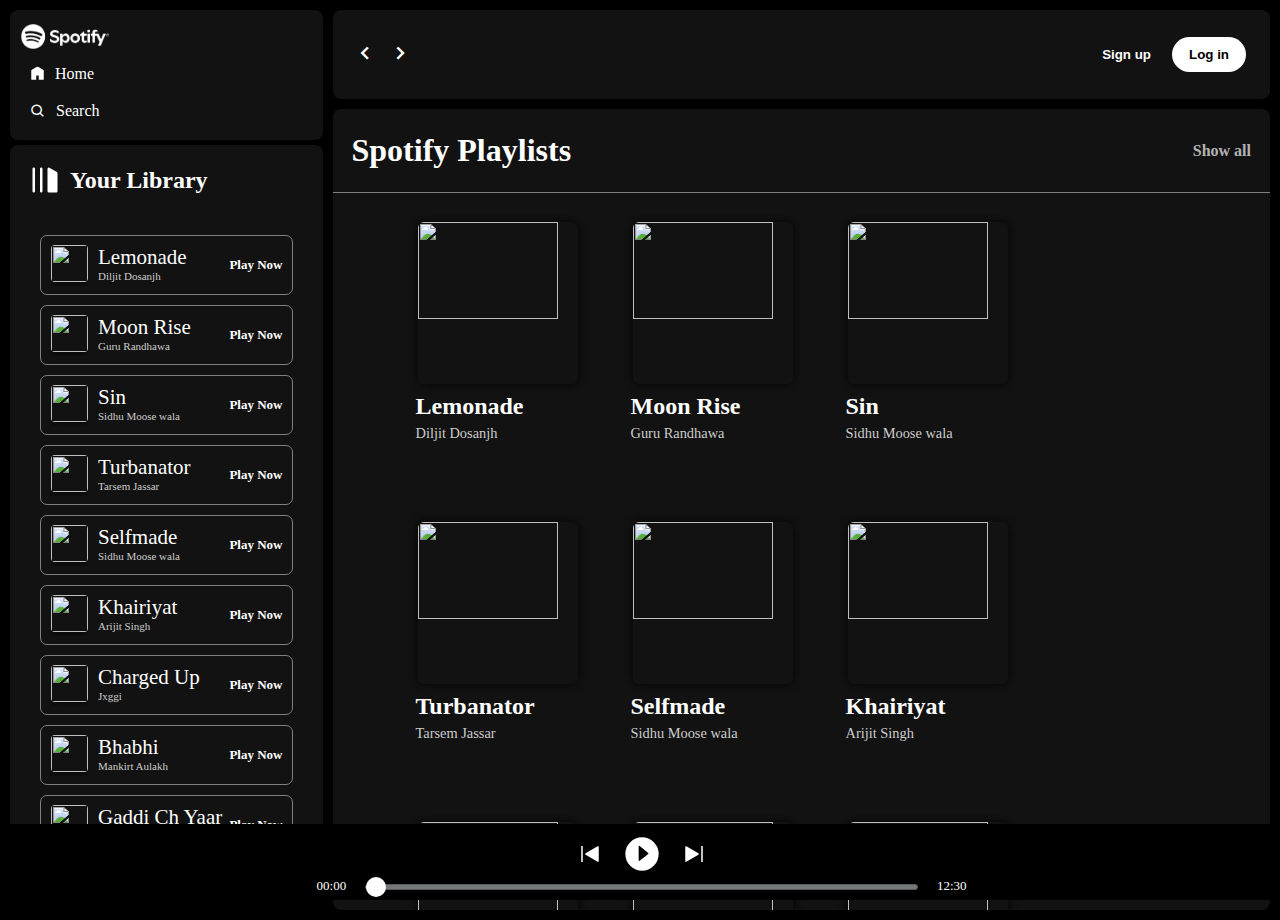
==== Spotify Clone/index.html @ ff460397 "added changes" ====
<!DOCTYPE html>
<html>
<head>
	<meta charset="utf-8">
	<meta name="viewport" content="width=device-width, initial-scale=1">
	<link href='https://unpkg.com/boxicons@2.1.4/css/boxicons.min.css' rel='stylesheet'>
	<link rel="icon" type="image/png" href="assets/favicon.ico">
	<link rel="stylesheet" type="text/css" href="css/utilityClasses.css">
	<link rel="stylesheet" type="text/css" href="css/bodyLayout.css">
	<link rel="stylesheet" type="text/css" href="css/basicDesign.css">
	<link rel="stylesheet" type="text/css" href="css/imageStyles.css">
	<title>Spotify - Web Player: Music for everyone</title>
</head>
<body>
<main class="flex">
	<div class="left alighnCenter flex">
		<div class="leftTop borderRadius">
			<div class="leftTopDivContainer flexDirectionColumn">
				<div class="logoDiv justifyStart alighnCenter">
					<img class="logoClass" src="assets/Spotifylogo.png" alt="Loading" >
				</div>
			    <div class="homeDiv justifyStart alighnCenter">
			    	<img class="homeClass" src="assets/home.svg">
			    	<p>Home</p>
			    </div>
			    <div class="searchDiv justifyStart alighnCenter" style="margin-bottom: 3px;">
			    	<i class='bx bx-search searchClass' style='color:#ffffff'  ></i>
			    	<p>Search</p>
			    </div>
			</div>
		</div>
		<div class="leftBottom borderRadius">
			<div class="leftBottomHeading flex alighnCenter">
				<img src="assets/playlist.svg">
				<h2>Your Library</h2>
			</div>
			<div class="leftBottom-libraryContent alighnCenter flexDirectionColumn">
				<!-- js block -->
			    
		        <!-- js block -->
		    </div>
	    </div>
	</div>
	<div class="right borderRadius flex">
		<div class="rightTop borderRadius flex alighnCenter">
			<div class="rightTop-leftContent">
				<i class='bx bx-chevron-left' style='color:#ffffff'></i>
				<i class='bx bx-chevron-right' style='color:#ffffff'></i>
			</div>
			<div class="rightTop-rightContent">
				<button class="signUpBtn">Sign up</button>
				<button class="logInBtn">Log in</button>
			</div>
		</div>
		<div class="rightBottom borderRadius">
			<div class="playlistDesign-Heading alighnCenter">
				<h1>Spotify Playlists</h1>
				<a href="#">Show all</a>
			</div>
			<div class="playlistDesign-songCardContainer flex">
				<!-- js block -->
				<!-- <div class="card flexDirectionColumn">
					<img class="coverImage" src="assets/songCovers/cover.png">
					<button class="appearingPlayBtn completeCenter"><img src="assets/cardPlayButton.svg"></button>
					<h2>Happy Hits!</h2>
					<p>Hits to boost your mood and fill you with happiness!</p>
				</div>
				<div class="card flexDirectionColumn">
					<img class="coverImage" src="assets/songCovers/cover.png">
					<button class="appearingPlayBtn completeCenter"><img src="assets/cardPlayButton.svg"></button>
					<h2>Happy Hits!</h2>
					<p>Hits to boost your mood and fill you with happiness!</p>
				</div> -->
				<!-- js block -->
			</div>
		</div>
	</div>
	<div class="songPlayBar completeCenter">
		<div class="playBar-Left"></div>
		<div class="playBar-Center flexDirectionColumn alighnCenter">
	        <div class="songButtons alighnCenter">
			    <img id="prevSongId" src="assets/prevsong.svg">
			    <img id="playSongId" src="assets/playBarSongPlayButton.svg">
			    <img id="nextSongId" src="assets/nextsong.svg">
	        </div>
	        <p id="songInitialDuration">00:00</p>
	        <div class="seekbar">
	        	<div class="seekbar-Circle"></div>
	        </div>
	        <p id="songCurrentDuration">12:30</p> <!-- start from here(sekbar functioning and designs) -->
		<div class="playBar-Right"></div>
	</div>
</main>
</body>
<script type="" src="js/script.js"></script>
</html>
---- Spotify Clone/css/utilityClasses.css ----
.flex{
	display: flex;
}
.flexDirectionColumn{
	display: flex;
	flex-direction: column;
}
.flexDirectionRow{
	display: flex;
	flex-direction: row;
}
.justifyCenter{
	display: flex;
	justify-content: center;
}
.alighnCenter{
	display: flex;
	align-items: center;
}
.completeCenter{
	display: flex;
	justify-content: center;
	align-items: center;
}
.justifyStart{
	display: flex;
	justify-content: flex-start;
}
.borderRadius{
	border-radius: 8px;
}
---- Spotify Clone/css/bodyLayout.css ----
div{
	caret-color: transparent;
}
/*left top div content*/
.left,.right{
	height: 100vh;
}
.left{
	margin-right: 10px;
	width: 25%;
	flex-direction: column;
	background-color: transparent;
}
.leftTop{
	padding: 10px;
	margin-bottom: 5px;
	height: 130px;
	width: 100%;
	background-color:#121212;
}
.leftTopDivContainer{
	height: 100%;
	gap:4px;
}
.logoDiv,
.homeDiv,
.searchDiv{
	border-radius: 9px;
	cursor: pointer;
	height: 40px;
	width: 100%;
	transition: background-color 0.3s;
}
.homeDiv:hover,
.searchDiv:hover{
	background-color: rgba(107, 108, 115,0.3);
}
/*left bottom div content*/
.leftBottom{
	height: 80%;
	width: 100%;
	background-color: #121212;
	padding: 20px;
	overflow-y: auto;
	overflow-x: hidden;
	margin-bottom: 40px;
}

/*right content*/
/*right top content*/
.rightTop,
.rightBottom{
	background-color: #121212;
}
.right{
	position: relative;
	flex-direction: column;
	width: 75%;
	gap: 10px;
}
.rightTop{
	justify-content: space-between;
	height: 10%;
	width: 100%;
}
/*right top content*/

/*right bottom content*/
.rightBottom{
	position: relative;
	overflow-x: hidden;
	overflow-y: auto;
	height: 90%;
	width: 100%;
}
.playlistDesign-Heading{
	border-bottom: 1px solid gray;
	padding: 23px 19px;
	justify-content: space-between;
}
.playlistDesign-Heading>a{
	color: #b3b3b3;
	font-weight: 800;
	text-decoration: none;
}
.playlistDesign-Heading>a:hover{
	text-decoration: underline;
}

/*song cover design*/
.playlistDesign-songCardContainer{
	flex-wrap: wrap;
	gap: 30px;
	padding: 20px 75px 70px 73px;
}
.card{
	position: relative;
	cursor: pointer;
	overflow: hidden;
	height: 270px;
	width: 185px;
	border-radius: 6px;
}
.card:hover{
	background-color:rgba(64, 62, 62,0.3);
}
.card>p,
.card>h2{
	margin: 0px 10px 5px 10px;
}

.card>p{
	color: #ccc;
	margin-bottom: 7px;
	font-size: 0.9rem;
}
/*song cover design*/

/*right bottom play bar design*/
.songPlayBar{
	position: fixed;
	bottom: 0;
	left: 0;
	margin: 10px 19px 0px 8px;
	width:99%;
	background-color:#000;
}
.playBar-Center{
	position: relative;
	width: 650px;
	height: 100%;
	justify-content: space-between;
	gap: 7px;
}

.songButtons{
	margin-top: 10px;
	gap: 20px;
}


/*right bottom play bar design*/
/*right bottom content*/
/*right content*/
---- Spotify Clone/css/basicDesign.css ----
*{
	padding: 0;
	margin: 0;
	box-sizing: border-box;
}
body{
	color: white;
	overflow-x: hidden;
	overflow-y: auto;
	padding: 10px;
	font-family: "Ubuntu";
	background-color: #000;
}
::-webkit-scrollbar{
	background-color: rgba(41, 42, 46, 0.6);
	border-radius: 80px;
	margin: 0px auto;
	width: 8px;
}
::-webkit-scrollbar-thumb{
	width: 2px;
	border-radius: 10px;
	height: 10px;
	background-color: rgba(76, 77, 84);
}
/*seekbar designs*/
.seekbar{
	position: relative;
	width: 85%;
	height: 6px;
	border: 1px solid #595b5e;
	border-radius: 40px;
	cursor: pointer;
	margin: 3px 0px;
	background-color: #76777a;
}
.seekbar:hover{
	background-color: #1fdf64;
}
#songInitialDuration,
#songCurrentDuration{
	position: absolute;
	font-size: 13px;
}
#songInitialDuration{
	bottom: 6px;
	left: 0px;
}
#songCurrentDuration{
	bottom: 6px;
	right: 0px;
}
.seekbar-Circle{
	position: absolute;
	left: 0px; /*we may need to change it to percentage*/
	top: -8px;
	height: 20px;
	width: 20px;
	border-radius: 70px;
	background-color: #fff;
	transition: left 0.5s;
}
/*seekbar designs*/
/*left bottom song listing designs*/

.leftBottom-libraryContent{
	margin-top: 1.9em;
	padding: 10px;
	gap:10px;
}
.song{
	position: relative;
	gap: 10px;
	width: 100%;
	height: 60px;
	border:1px solid gray;
	border-radius:7px;
	padding: 0px 0px 0px 10px;
}
.songDetails{
	overflow: hidden;
	width: 125px;
}
#songName,
#artistName{
	white-space: nowrap;
	overflow: hidden;
	min-width: 100%;
}
#artistName{
	margin-bottom: 3px;
}
#songName>span{
	white-space: nowrap;
	font-size: 21px;
}
#artistName>span{
	font-size: 11px;
	color: #ccc;
}
.marqueeAnimation{
	animation: marquee 11s linear infinite;
}
@keyframes marquee{
	0%{
		transform: translate(100%,0);
	}
	100%{
		transform: translate(-150%,0);
	}
}
.playNowDiv{
	position: absolute;
	right:9px;
}
.playNowDiv>p{
	font-size: 13px;
	cursor: pointer;
	font-weight: 600;
	transition: all 0.2s;
}
.playNowDiv>p:hover{
	transform: scale(1.07);
	color: #1fdf64;
	text-decoration: underline;
}
/*left bottom song listing designs*/

/*right top*/
/*right top buttons and arrows desighn*/
/*chevrons*/
.rightTop-leftContent{
	margin-left: 1.2em;
}
.bx-chevron-left,
.bx-chevron-right{
	font-size: 1.7rem;
	cursor: pointer;
	border-radius: 6px;
	transition: background-color 0.3s;
	margin-right: 3px;
}
.bx-chevron-left:hover,
.bx-chevron-right:hover{
	background-color:#292828 ;
}
/*button styles*/
.rightTop-rightContent{
	margin-right: 1.5em;
}
.signUpBtn,
.logInBtn{
	cursor: pointer;
	padding: 10px 17px;
	font-weight: 700;
	border-radius:1000px;
	transition: background-color 0.3s;
}
.signUpBtn{
	color: white;
	background-color: transparent;
	outline: none;
	border: none;
}
.signUpBtn:hover{
	background-color: #292828;
}
.logInBtn{
	outline: none;
	border:none;
	color: black;
	background-color: #fff;
}
.logInBtn:hover{
	background-color: #d1cfcf;
}
/*right top buttons and arrows desighn*/
/*right top*/

/*right bottom*/
/*song cover hovering play icon design*/
.appearingPlayBtn{
	position: absolute;
	right: 17px;
	bottom: 95px;
	box-shadow: 0px 0px 10px rgba(0, 0, 0, 0.9);
	opacity: 0;
	outline: none;
	border: none;
	height: 45px;
	width: 45px;
	border-radius: 400px;
	cursor: pointer;
	background-color: #1fdf64;
	transition: all 0.3s cubic-bezier(0, 1.13, 1, 1);
}
.card:hover .appearingPlayBtn{
	transform: translateY(-15px);
	opacity: 1;
}
.appearingPlayBtn>img{
	margin: 0px 0px 0px 5px;
}
/*right bottom*/
/*song cover hovering play icon design*/
---- Spotify Clone/css/imageStyles.css ----
.logoClass{
	height: 25px;
    width: 90px;
}
.homeClass{
	height: 15px;
    width: 15px;
    margin: 0px 10px;
}
.searchClass{
	 margin: 0px 10px;
}

/*left bottom images*/
.leftBottomHeading>img{
	height: 30px;
	width: 30px;
	margin-right: 10px;
}

.librarySongs-coverImage{ /*left bottom library song list's song cover styles*/
	overflow: hidden;
}
.librarySongs-coverImage>img{
	box-shadow: 0px 1px 10px rgba(0, 0, 0, 0.8);
	object-fit: contain;
	height: 37px;
	width: 37px;
	border-radius: 4px;
}
/*right bottom cover image design*/
.coverImage{
	box-shadow: 0px 0px 10px rgba(0, 0, 0, 0.8);
	height:60%;
	width: 87%;
	object-fit: contain;
	margin: 9px auto;
	border-radius: 6px;
}
/*right bottom cover image design*/

/*playbar designs*/
.songButtons>img{
	cursor: pointer;
}
#playSongId{
	height: 40px;
	width: 40px;
	transition: all 0.3s;
}
#playSongId:hover{
	transform: scale(1.06);
}
/*playbar designs*/
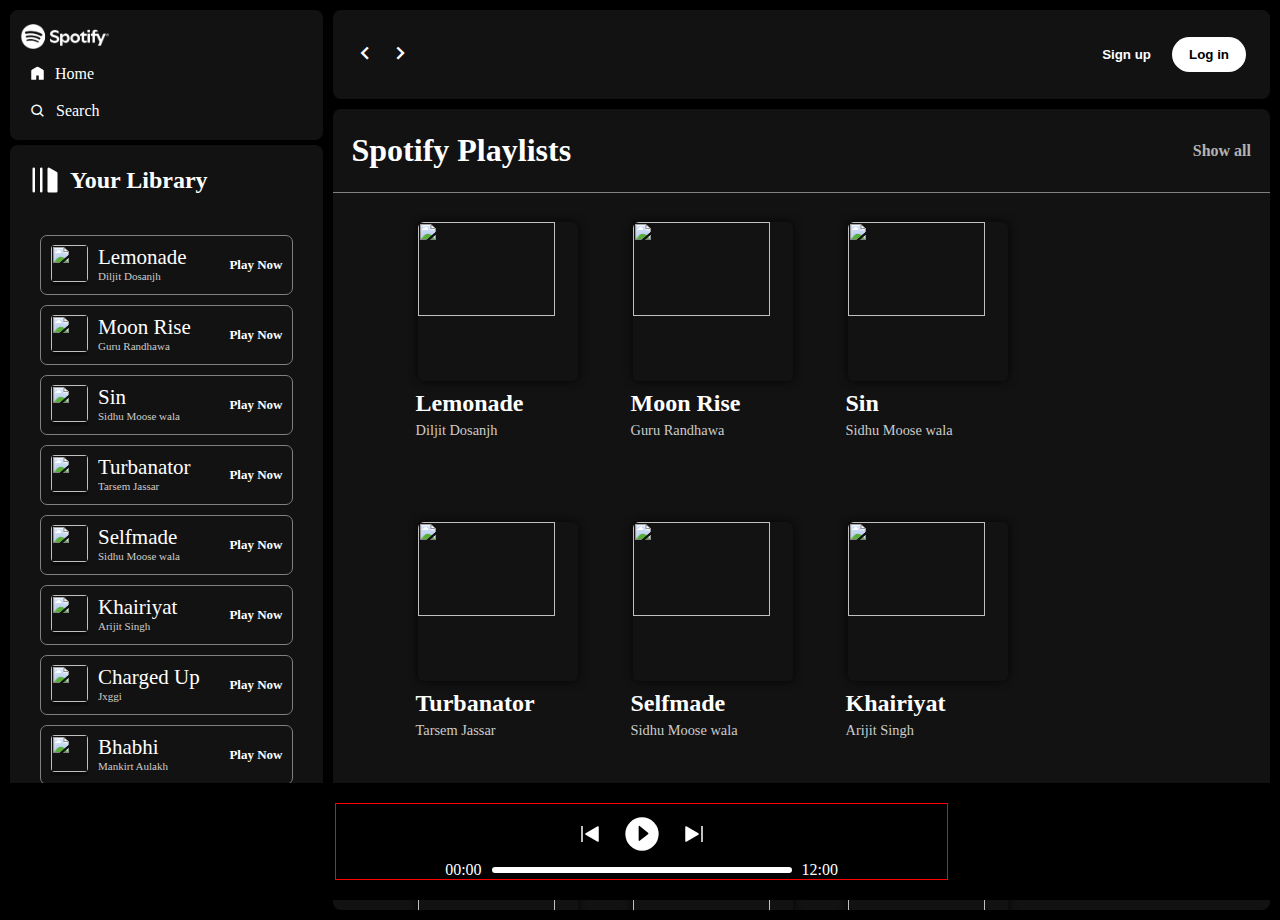
==== commit a7d9d1af: "added changes" ====
--- a/Spotify Clone/index.html
+++ b/Spotify Clone/index.html
@@ -76,18 +76,25 @@
 		</div>
 	</div>
 	<div class="songPlayBar completeCenter">
-		<div class="playBar-Left"></div>
+		<div class="playBar-Left alighnCenter justifyStart">
+			<!-- js block -->
+
+			<!-- js block -->
+		</div>
 		<div class="playBar-Center flexDirectionColumn alighnCenter">
 	        <div class="songButtons alighnCenter">
 			    <img id="prevSongId" src="assets/prevsong.svg">
 			    <img id="playSongId" src="assets/playBarSongPlayButton.svg">
 			    <img id="nextSongId" src="assets/nextsong.svg">
 	        </div>
-	        <p id="songInitialDuration">00:00</p>
-	        <div class="seekbar">
-	        	<div class="seekbar-Circle"></div>
+	        <div class="seekbarRequirements alighnCenter">
+	        	<p id="songInitialTiming">00:00</p>
+	        	<div class="seekbar" style="width:300px;height: 6px; background-color: white; border-radius: 80px; margin: 0px 10px;"> <!-- start from here(designing seekbar)-->
+	        		<div class="circle"></div>
+	        	</div>
+	        	<p id="updatingSongTiming">12:00</p>
 	        </div>
-	        <p id="songCurrentDuration">12:30</p> <!-- start from here(sekbar functioning and designs) -->
+	    </div>
 		<div class="playBar-Right"></div>
 	</div>
 </main>
--- a/Spotify Clone/css/bodyLayout.css
+++ b/Spotify Clone/css/bodyLayout.css
@@ -43,7 +43,7 @@
 	padding: 20px;
 	overflow-y: auto;
 	overflow-x: hidden;
-	margin-bottom: 40px;
+	margin-bottom: 65px;
 }
 
 /*right content*/
@@ -91,7 +91,7 @@
 .playlistDesign-songCardContainer{
 	flex-wrap: wrap;
 	gap: 30px;
-	padding: 20px 75px 70px 73px;
+	padding: 20px 75px 120px 73px;
 }
 .card{
 	position: relative;
@@ -100,8 +100,11 @@
 	height: 270px;
 	width: 185px;
 	border-radius: 6px;
+	transition: all 0.5s;
 }
 .card:hover{
+	transform: scale(1.04);
+	box-shadow: 0px 0px 10px 10px rgba(0, 0, 0, 0.8);
 	background-color:rgba(64, 62, 62,0.3);
 }
 .card>p,
@@ -116,29 +119,46 @@
 }
 /*song cover design*/
 
-/*right bottom play bar design*/
+/*Playbar design*/
+/*playbarleft portion(containing details about currently playing song loaded by javascript)*/
+.playBar-Left{
+	position:absolute;
+	left: 15px;
+	width: 24.4%;
+	height: 100%;
+}
+.currentTrackSongInfo{
+	overflow: hidden;
+	min-width: 69%;
+}
+.currentTrackInfo{
+	min-width: 100%;
+	gap: 10px;
+}
+
+/*playbarleft portion(containing details about currently playing song loaded by javascript)*/
 .songPlayBar{
 	position: fixed;
 	bottom: 0;
 	left: 0;
+	padding: 20px;
 	margin: 10px 19px 0px 8px;
 	width:99%;
 	background-color:#000;
 }
 .playBar-Center{
 	position: relative;
-	width: 650px;
+	width: 50%;
 	height: 100%;
 	justify-content: space-between;
+	border:1px solid red;
 	gap: 7px;
 }
-
 .songButtons{
 	margin-top: 10px;
 	gap: 20px;
 }
 
-
-/*right bottom play bar design*/
+/*Playbar design*/
 /*right bottom content*/
 /*right content*/--- a/Spotify Clone/css/basicDesign.css
+++ b/Spotify Clone/css/basicDesign.css
@@ -23,44 +23,46 @@
 	height: 10px;
 	background-color: rgba(76, 77, 84);
 }
-/*seekbar designs*/
-.seekbar{
-	position: relative;
-	width: 85%;
-	height: 6px;
-	border: 1px solid #595b5e;
-	border-radius: 40px;
-	cursor: pointer;
-	margin: 3px 0px;
-	background-color: #76777a;
-}
-.seekbar:hover{
-	background-color: #1fdf64;
-}
-#songInitialDuration,
-#songCurrentDuration{
-	position: absolute;
-	font-size: 13px;
-}
-#songInitialDuration{
-	bottom: 6px;
-	left: 0px;
-}
-#songCurrentDuration{
-	bottom: 6px;
-	right: 0px;
-}
-.seekbar-Circle{
-	position: absolute;
-	left: 0px; /*we may need to change it to percentage*/
-	top: -8px;
-	height: 20px;
-	width: 20px;
-	border-radius: 70px;
-	background-color: #fff;
-	transition: left 0.5s;
-}
-/*seekbar designs*/
+/*playbar designs*/
+/*playbarleft portion(containing details about currently playing song loaded by javascript)*/
+
+.playBar-LeftContent{
+	gap: 5px;
+    height: 65%;
+    width: 250px;
+    background-color: rgba(62, 62, 62, 0.4);
+    border-radius: 5px;
+    padding: 7px 0px 7px 13px;
+    border:1px solid gray;
+    animation: appear 1s cubic-bezier(0, 1.08, 1, 1);
+}
+@keyframes appear{
+	from{
+		opacity: 0;
+	}
+	to{
+		opacity: 1;
+	}
+}
+#currentTrackHead{
+	font-weight: bolder;
+	color: rgba(204, 204, 204, 0.8);
+	font-size: 0.66rem;
+}
+#currentTrackSongName{
+	white-space: nowrap;
+	width: 130px;
+	font-size: 1.4rem;
+}
+#currentTrackArtistName{
+	margin-bottom: 8px;
+	color: #ccc;
+	font-size: 0.7rem;
+}
+/*playbarleft portion(containing details about currently playing song loaded by javascript)*/
+
+
+/*playbar designs*/
 /*left bottom song listing designs*/
 
 .leftBottom-libraryContent{
@@ -144,10 +146,11 @@
 .bx-chevron-right:hover{
 	background-color:#292828 ;
 }
-/*button styles*/
+/*chevrons*/
 .rightTop-rightContent{
 	margin-right: 1.5em;
 }
+/*button styles*/
 .signUpBtn,
 .logInBtn{
 	cursor: pointer;
@@ -174,6 +177,7 @@
 .logInBtn:hover{
 	background-color: #d1cfcf;
 }
+/*button styles*/
 /*right top buttons and arrows desighn*/
 /*right top*/
 
@@ -183,9 +187,7 @@
 	position: absolute;
 	right: 17px;
 	bottom: 95px;
-	box-shadow: 0px 0px 10px rgba(0, 0, 0, 0.9);
 	opacity: 0;
-	outline: none;
 	border: none;
 	height: 45px;
 	width: 45px;
@@ -194,6 +196,9 @@
 	background-color: #1fdf64;
 	transition: all 0.3s cubic-bezier(0, 1.13, 1, 1);
 }
+.appearingPlayBtn:hover{
+	box-shadow: 0px 0px 10px 2px rgba(0, 0, 0, 0.9);
+}
 .card:hover .appearingPlayBtn{
 	transform: translateY(-15px);
 	opacity: 1;
--- a/Spotify Clone/css/imageStyles.css
+++ b/Spotify Clone/css/imageStyles.css
@@ -31,15 +31,25 @@
 /*right bottom cover image design*/
 .coverImage{
 	box-shadow: 0px 0px 10px rgba(0, 0, 0, 0.8);
-	height:60%;
-	width: 87%;
+	height:59%;
+	width: 86%;
 	object-fit: contain;
 	margin: 9px auto;
 	border-radius: 6px;
+	transition: all 0.3s;
 }
 /*right bottom cover image design*/
 
 /*playbar designs*/
+/*left portion image layout*/
+.currentTrackCover>img{
+	object-fit: contain;
+	height: 40px;
+	width: 40px;
+	box-shadow: 0px 1px 10px 2px rgb(0 0 0 / 100%);
+	border-radius:4px;
+}
+/*left portion image layout*/
 .songButtons>img{
 	cursor: pointer;
 }
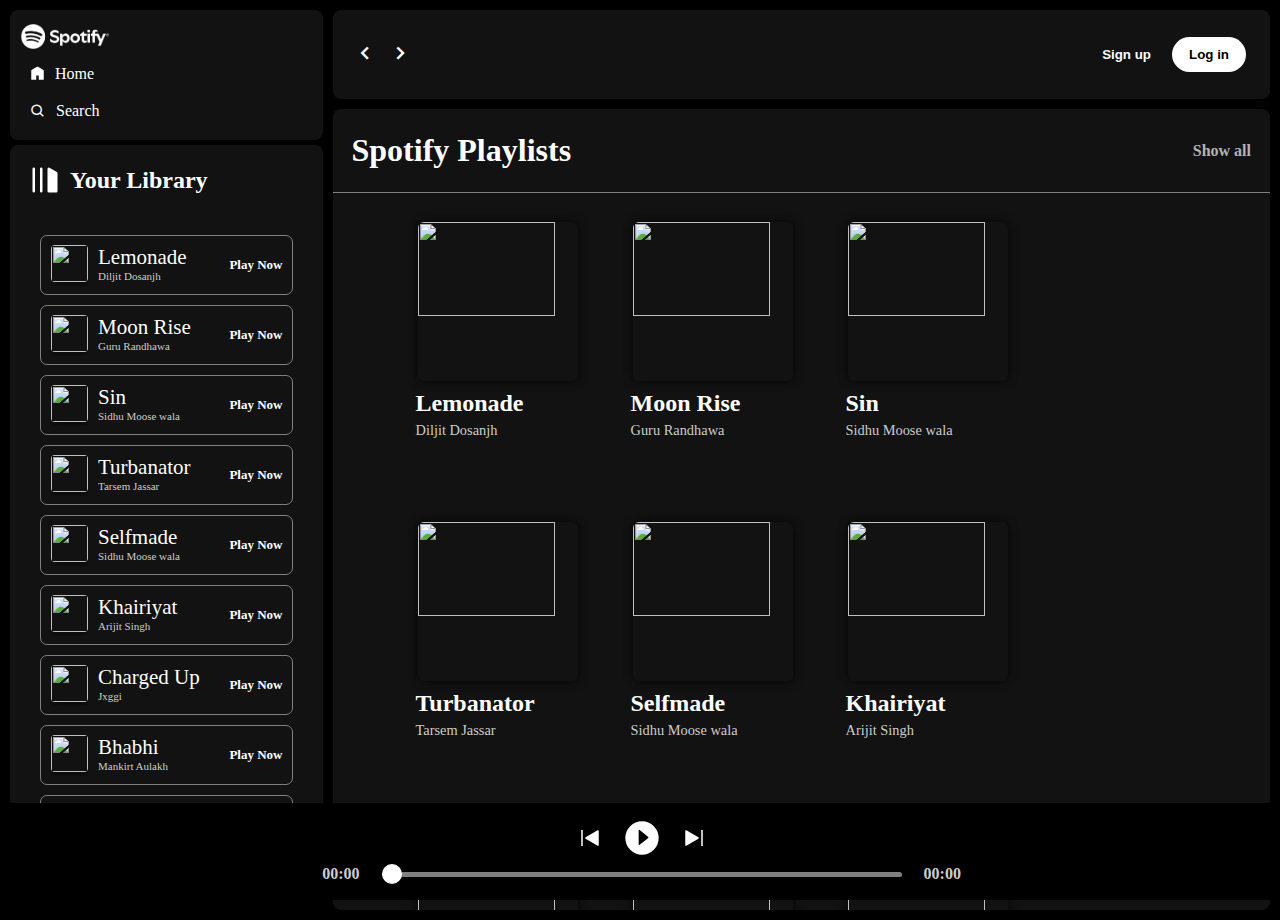
==== commit 92c9849e: "added changes" ====
--- a/Spotify Clone/index.html
+++ b/Spotify Clone/index.html
@@ -55,7 +55,7 @@
 		<div class="rightBottom borderRadius">
 			<div class="playlistDesign-Heading alighnCenter">
 				<h1>Spotify Playlists</h1>
-				<a href="#">Show all</a>
+				<a href="">Show all</a>
 			</div>
 			<div class="playlistDesign-songCardContainer flex">
 				<!-- js block -->
@@ -89,10 +89,10 @@
 	        </div>
 	        <div class="seekbarRequirements alighnCenter">
 	        	<p id="songInitialTiming">00:00</p>
-	        	<div class="seekbar" style="width:300px;height: 6px; background-color: white; border-radius: 80px; margin: 0px 10px;"> <!-- start from here(designing seekbar)-->
+	        	<div class="seekbar">
 	        		<div class="circle"></div>
 	        	</div>
-	        	<p id="updatingSongTiming">12:00</p>
+	        	<p id="songDuration">00:00</p>
 	        </div>
 	    </div>
 		<div class="playBar-Right"></div>
--- a/Spotify Clone/css/bodyLayout.css
+++ b/Spotify Clone/css/bodyLayout.css
@@ -67,7 +67,6 @@
 
 /*right bottom content*/
 .rightBottom{
-	position: relative;
 	overflow-x: hidden;
 	overflow-y: auto;
 	height: 90%;
@@ -91,7 +90,7 @@
 .playlistDesign-songCardContainer{
 	flex-wrap: wrap;
 	gap: 30px;
-	padding: 20px 75px 120px 73px;
+	padding: 20px 75px 100px 73px;
 }
 .card{
 	position: relative;
@@ -141,21 +140,19 @@
 	position: fixed;
 	bottom: 0;
 	left: 0;
-	padding: 20px;
+	padding: 10px;
 	margin: 10px 19px 0px 8px;
 	width:99%;
 	background-color:#000;
 }
 .playBar-Center{
-	position: relative;
 	width: 50%;
 	height: 100%;
 	justify-content: space-between;
-	border:1px solid red;
 	gap: 7px;
 }
 .songButtons{
-	margin-top: 10px;
+	margin-top: 5px;
 	gap: 20px;
 }
 
--- a/Spotify Clone/css/basicDesign.css
+++ b/Spotify Clone/css/basicDesign.css
@@ -28,7 +28,7 @@
 
 .playBar-LeftContent{
 	gap: 5px;
-    height: 65%;
+    height: 79%;
     width: 250px;
     background-color: rgba(62, 62, 62, 0.4);
     border-radius: 5px;
@@ -61,6 +61,35 @@
 }
 /*playbarleft portion(containing details about currently playing song loaded by javascript)*/
 
+/*seekbar*/
+.seekbarRequirements{
+	margin-bottom: 7px;
+}
+.seekbar{
+	position: relative;
+	width:520px;
+	height: 5px; 
+	background-color: gray; 
+	border-radius: 80px; 
+	margin: 0px 22px;
+}
+#songInitialTiming,
+#songDuration{
+	color: #ccc;
+	font-weight: bolder;
+}
+.circle{
+	position: absolute;
+    left: 0%;
+    bottom: -7px;
+    height: 20px;
+    border-radius: 50%;
+    width: 20px;
+    background-color: white;
+    cursor: pointer;
+    transition: 0.5s;
+}
+/*seekbar*/
 
 /*playbar designs*/
 /*left bottom song listing designs*/
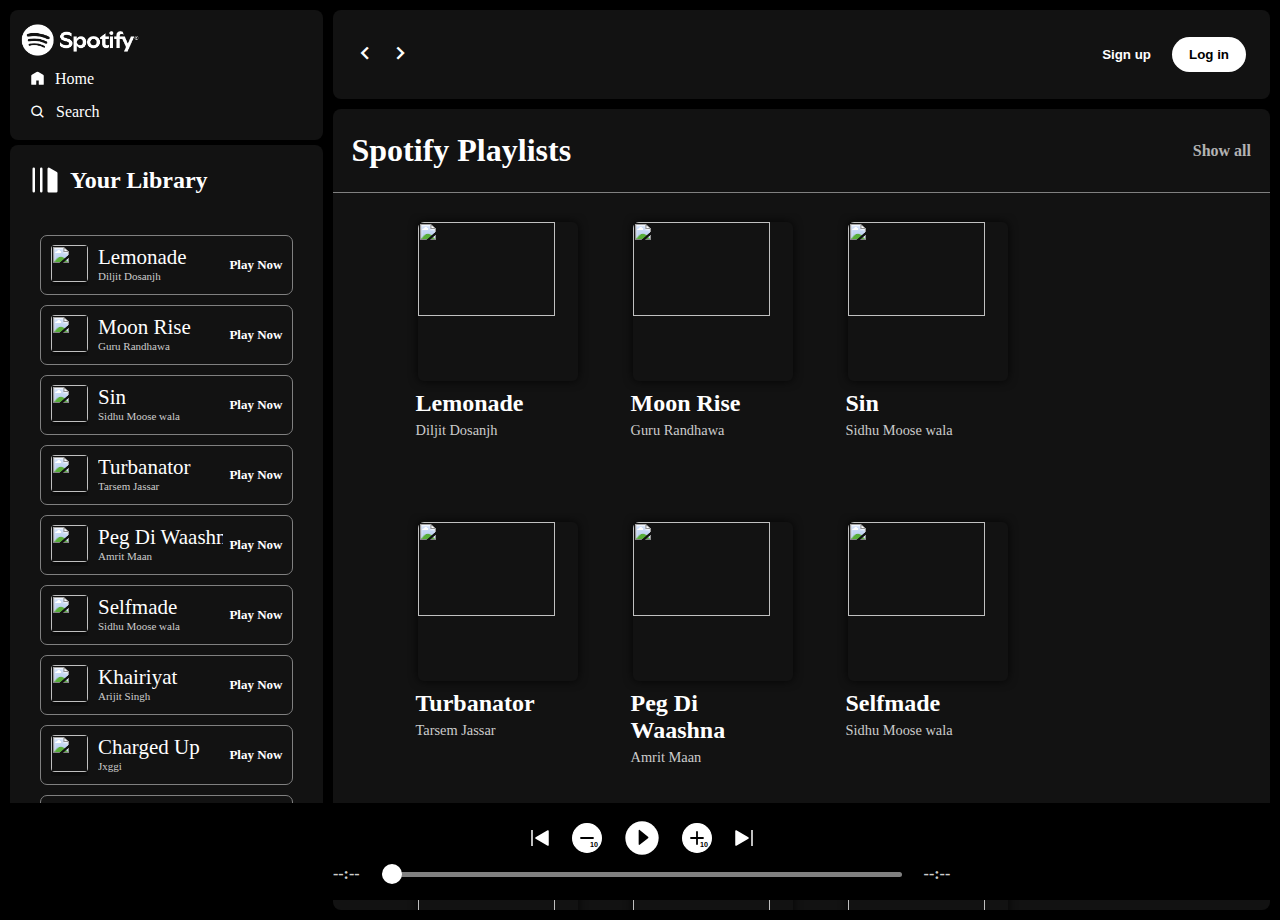
==== commit ec75bc42: "added changes" ====
--- a/Spotify Clone/index.html
+++ b/Spotify Clone/index.html
@@ -62,7 +62,9 @@
 				<!-- <div class="card flexDirectionColumn">
 					<img class="coverImage" src="assets/songCovers/cover.png">
 					<button class="appearingPlayBtn completeCenter"><img src="assets/cardPlayButton.svg"></button>
-					<h2>Happy Hits!</h2>
+					<div class="cardSongName">
+						<h2>Happy Hitsasacsacasascascsc!</h2>
+					</div>
 					<p>Hits to boost your mood and fill you with happiness!</p>
 				</div>
 				<div class="card flexDirectionColumn">
@@ -84,15 +86,17 @@
 		<div class="playBar-Center flexDirectionColumn alighnCenter">
 	        <div class="songButtons alighnCenter">
 			    <img id="prevSongId" src="assets/prevsong.svg">
+	        	<img id="minusTenSeconds" src="assets/minusTen.svg">
 			    <img id="playSongId" src="assets/playBarSongPlayButton.svg">
+			    <img id="plusTenSeconds" src="assets/plusTen.svg">
 			    <img id="nextSongId" src="assets/nextsong.svg">
 	        </div>
 	        <div class="seekbarRequirements alighnCenter">
-	        	<p id="songInitialTiming">00:00</p>
+	        	<p id="songInitialTiming">--:--</p>
 	        	<div class="seekbar">
 	        		<div class="circle"></div>
 	        	</div>
-	        	<p id="songDuration">00:00</p>
+	        	<p id="songDuration">--:--</p>
 	        </div>
 	    </div>
 		<div class="playBar-Right"></div>
--- a/Spotify Clone/css/bodyLayout.css
+++ b/Spotify Clone/css/bodyLayout.css
@@ -99,18 +99,29 @@
 	height: 270px;
 	width: 185px;
 	border-radius: 6px;
-	transition: all 0.5s;
+	transition: all 0.2s;
 }
 .card:hover{
 	transform: scale(1.04);
 	box-shadow: 0px 0px 10px 10px rgba(0, 0, 0, 0.8);
 	background-color:rgba(64, 62, 62,0.3);
 }
-.card>p,
-.card>h2{
+.card>p{
 	margin: 0px 10px 5px 10px;
 }
-
+.card>h2{
+	word-wrap: break-word;
+	overflow-wrap: break-word;
+}
+.cardSongName{
+	word-wrap: break-word;
+	overflow-wrap: break-word;
+	min-width: 87%;
+	margin: 0px 10px 5px 10px;
+}
+.card>h2{
+	min-width: 100%;
+}
 .card>p{
 	color: #ccc;
 	margin-bottom: 7px;
--- a/Spotify Clone/css/basicDesign.css
+++ b/Spotify Clone/css/basicDesign.css
@@ -34,7 +34,9 @@
     border-radius: 5px;
     padding: 7px 0px 7px 13px;
     border:1px solid gray;
-    animation: appear 1s cubic-bezier(0, 1.08, 1, 1);
+}
+.appear{
+	animation: appear 1s cubic-bezier(0, 1.08, 1, 1);
 }
 @keyframes appear{
 	from{
@@ -60,6 +62,13 @@
 	font-size: 0.7rem;
 }
 /*playbarleft portion(containing details about currently playing song loaded by javascript)*/
+
+/*playbar plus and minus ten seconds design*/
+#plusTenSeconds,
+#minusTenSeconds{
+	height: 30px;
+}
+/*playbar plus and minus ten seconds design*/
 
 /*seekbar*/
 .seekbarRequirements{
@@ -72,6 +81,7 @@
 	background-color: gray; 
 	border-radius: 80px; 
 	margin: 0px 22px;
+	cursor: pointer;
 }
 #songInitialTiming,
 #songDuration{
@@ -130,14 +140,15 @@
 	color: #ccc;
 }
 .marqueeAnimation{
-	animation: marquee 11s linear infinite;
+	animation: marquee 12s linear 20s infinite alternate;
+	animation-delay: 3s;
 }
 @keyframes marquee{
 	0%{
-		transform: translate(100%,0);
+		transform: translateX(7%);
 	}
 	100%{
-		transform: translate(-150%,0);
+		transform: translateX(-120%);
 	}
 }
 .playNowDiv{
--- a/Spotify Clone/css/imageStyles.css
+++ b/Spotify Clone/css/imageStyles.css
@@ -1,6 +1,7 @@
 .logoClass{
-	height: 25px;
-    width: 90px;
+	height: 45px;
+    width: 120px;
+    object-fit: contain;
 }
 .homeClass{
 	height: 15px;
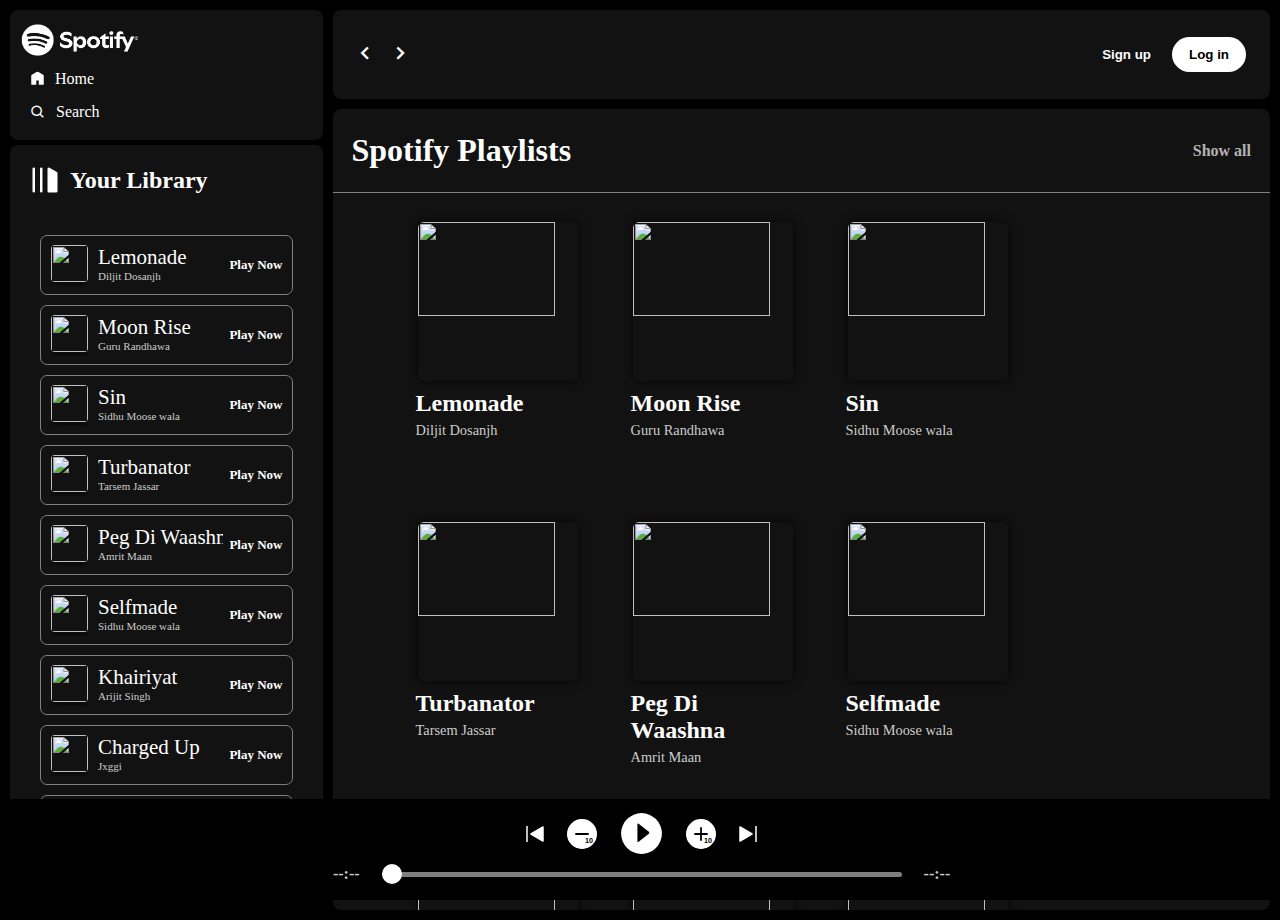
==== commit db6ab58b: "added changes" ====
--- a/Spotify Clone/index.html
+++ b/Spotify Clone/index.html
@@ -4,7 +4,7 @@
 	<meta charset="utf-8">
 	<meta name="viewport" content="width=device-width, initial-scale=1">
 	<link href='https://unpkg.com/boxicons@2.1.4/css/boxicons.min.css' rel='stylesheet'>
-	<link rel="icon" type="image/png" href="assets/favicon.ico">
+	<link rel="icon" type="image/png" href="assets/icons/favicon.ico">
 	<link rel="stylesheet" type="text/css" href="css/utilityClasses.css">
 	<link rel="stylesheet" type="text/css" href="css/bodyLayout.css">
 	<link rel="stylesheet" type="text/css" href="css/basicDesign.css">
@@ -17,10 +17,10 @@
 		<div class="leftTop borderRadius">
 			<div class="leftTopDivContainer flexDirectionColumn">
 				<div class="logoDiv justifyStart alighnCenter">
-					<img class="logoClass" src="assets/Spotifylogo.png" alt="Loading" >
+					<img class="logoClass" src="assets/icons/Spotifylogo.png" alt="Loading" >
 				</div>
 			    <div class="homeDiv justifyStart alighnCenter">
-			    	<img class="homeClass" src="assets/home.svg">
+			    	<img class="homeClass" src="assets/icons/home.svg">
 			    	<p>Home</p>
 			    </div>
 			    <div class="searchDiv justifyStart alighnCenter" style="margin-bottom: 3px;">
@@ -31,7 +31,7 @@
 		</div>
 		<div class="leftBottom borderRadius">
 			<div class="leftBottomHeading flex alighnCenter">
-				<img src="assets/playlist.svg">
+				<img src="assets/icons/playlist.svg">
 				<h2>Your Library</h2>
 			</div>
 			<div class="leftBottom-libraryContent alighnCenter flexDirectionColumn">
@@ -61,16 +61,16 @@
 				<!-- js block -->
 				<!-- <div class="card flexDirectionColumn">
 					<img class="coverImage" src="assets/songCovers/cover.png">
-					<button class="appearingPlayBtn completeCenter"><img src="assets/cardPlayButton.svg"></button>
+					<button class="appearingPlayBtn completeCenter"><img src="assets/icons/cardPlayButton.svg"></button>
 					<div class="cardSongName">
-						<h2>Happy Hitsasacsacasascascsc!</h2>
+						<h2>Happy Hit!</h2>
 					</div>
 					<p>Hits to boost your mood and fill you with happiness!</p>
 				</div>
 				<div class="card flexDirectionColumn">
 					<img class="coverImage" src="assets/songCovers/cover.png">
-					<button class="appearingPlayBtn completeCenter"><img src="assets/cardPlayButton.svg"></button>
-					<h2>Happy Hits!</h2>
+					<button class="appearingPlayBtn completeCenter"><img src="assets/icons/cardPlayButton.svg"></button>
+					<h2 class="cardSongName">Happy Hits!</h2>
 					<p>Hits to boost your mood and fill you with happiness!</p>
 				</div> -->
 				<!-- js block -->
@@ -85,11 +85,11 @@
 		</div>
 		<div class="playBar-Center flexDirectionColumn alighnCenter">
 	        <div class="songButtons alighnCenter">
-			    <img id="prevSongId" src="assets/prevsong.svg">
-	        	<img id="minusTenSeconds" src="assets/minusTen.svg">
-			    <img id="playSongId" src="assets/playBarSongPlayButton.svg">
-			    <img id="plusTenSeconds" src="assets/plusTen.svg">
-			    <img id="nextSongId" src="assets/nextsong.svg">
+			    <img id="prevSongId" src="assets/icons/prevsong.svg">
+	        	<img id="minusTenSeconds" src="assets/icons/minusTen.svg">
+			    <img id="playSongId" src="assets/icons/playBarSongPlayButton.svg">
+			    <img id="plusTenSeconds" src="assets/icons/plusTen.svg">
+			    <img id="nextSongId" src="assets/icons/nextsong.svg">
 	        </div>
 	        <div class="seekbarRequirements alighnCenter">
 	        	<p id="songInitialTiming">--:--</p>
--- a/Spotify Clone/css/bodyLayout.css
+++ b/Spotify Clone/css/bodyLayout.css
@@ -90,7 +90,7 @@
 .playlistDesign-songCardContainer{
 	flex-wrap: wrap;
 	gap: 30px;
-	padding: 20px 75px 100px 73px;
+	padding: 20px 75px 110px 73px;
 }
 .card{
 	position: relative;
@@ -163,7 +163,6 @@
 	gap: 7px;
 }
 .songButtons{
-	margin-top: 5px;
 	gap: 20px;
 }
 
--- a/Spotify Clone/css/imageStyles.css
+++ b/Spotify Clone/css/imageStyles.css
@@ -54,9 +54,10 @@
 .songButtons>img{
 	cursor: pointer;
 }
+
 #playSongId{
-	height: 40px;
-	width: 40px;
+	height: 49px;
+	width: 49px;
 	transition: all 0.3s;
 }
 #playSongId:hover{
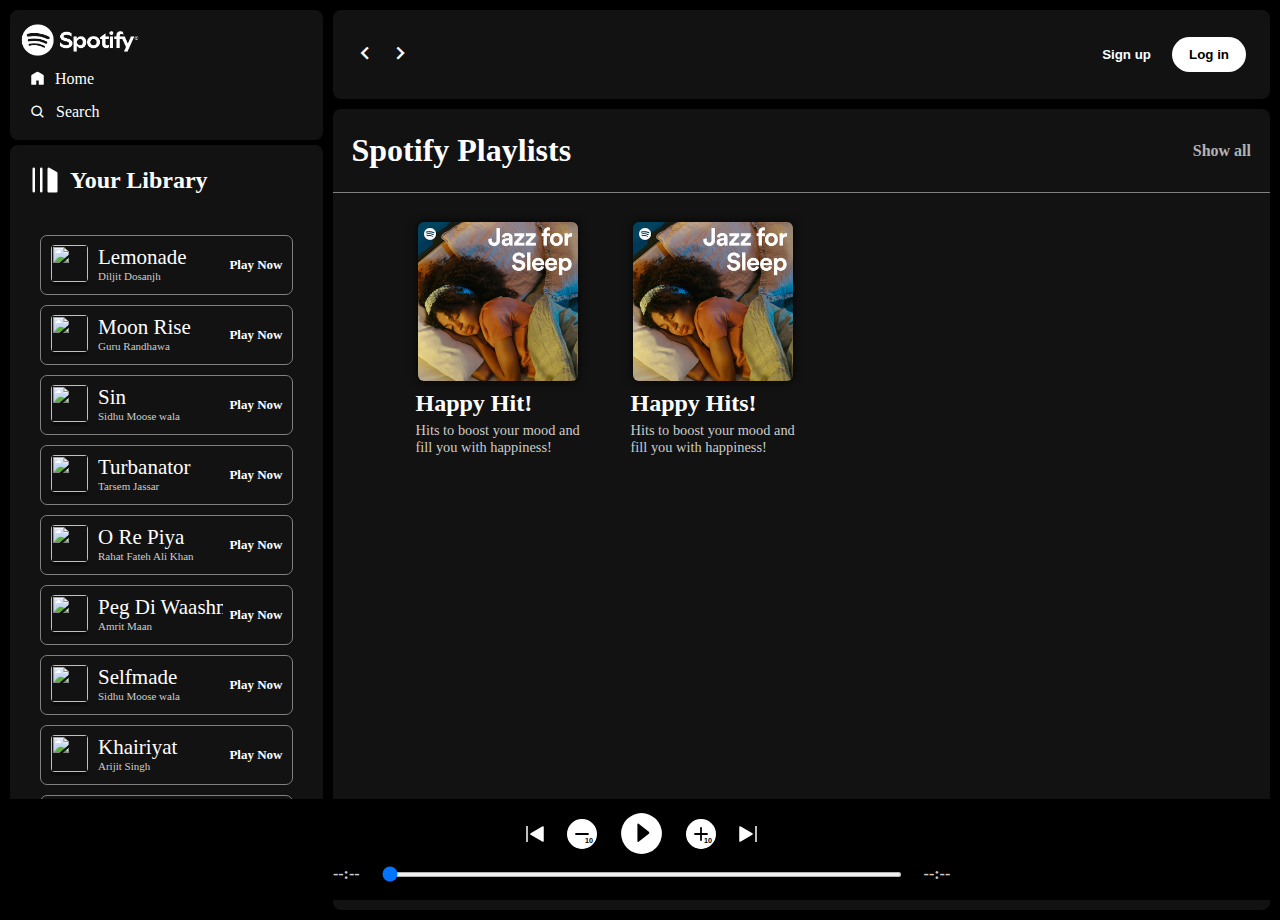
==== commit e4510f74: "added chnanges" ====
--- a/Spotify Clone/index.html
+++ b/Spotify Clone/index.html
@@ -59,7 +59,7 @@
 			</div>
 			<div class="playlistDesign-songCardContainer flex">
 				<!-- js block -->
-				<!-- <div class="card flexDirectionColumn">
+				<div class="card flexDirectionColumn">
 					<img class="coverImage" src="assets/songCovers/cover.png">
 					<button class="appearingPlayBtn completeCenter"><img src="assets/icons/cardPlayButton.svg"></button>
 					<div class="cardSongName">
@@ -72,7 +72,7 @@
 					<button class="appearingPlayBtn completeCenter"><img src="assets/icons/cardPlayButton.svg"></button>
 					<h2 class="cardSongName">Happy Hits!</h2>
 					<p>Hits to boost your mood and fill you with happiness!</p>
-				</div> -->
+				</div>
 				<!-- js block -->
 			</div>
 		</div>
@@ -92,11 +92,9 @@
 			    <img id="nextSongId" src="assets/icons/nextsong.svg">
 	        </div>
 	        <div class="seekbarRequirements alighnCenter">
-	        	<p id="songInitialTiming">--:--</p>
-	        	<div class="seekbar">
-	        		<div class="circle"></div>
-	        	</div>
-	        	<p id="songDuration">--:--</p>
+	        	<p id="songInitialTiming" style="cursor: pointer;">--:--</p>
+	        	<input id="seekbar" type="range" style="cursor:pointer" name="">
+	        	<p id="songDuration" style="cursor: pointer;">--:--</p>
 	        </div>
 	    </div>
 		<div class="playBar-Right"></div>
--- a/Spotify Clone/css/basicDesign.css
+++ b/Spotify Clone/css/basicDesign.css
@@ -74,32 +74,22 @@
 .seekbarRequirements{
 	margin-bottom: 7px;
 }
-.seekbar{
-	position: relative;
-	width:520px;
-	height: 5px; 
-	background-color: gray; 
-	border-radius: 80px; 
-	margin: 0px 22px;
-	cursor: pointer;
-}
 #songInitialTiming,
 #songDuration{
 	color: #ccc;
 	font-weight: bolder;
 }
-.circle{
-	position: absolute;
-    left: 0%;
-    bottom: -7px;
-    height: 20px;
-    border-radius: 50%;
-    width: 20px;
-    background-color: white;
-    cursor: pointer;
-    transition: 0.5s;
-}
-/*seekbar*/
+/*1db964*/
+input[type="range"]{
+    width: 520px;
+    height: 5px;
+    margin: 0px 22px;
+    border-radius: 80px;
+    background: #ccc;
+    outline: none;
+}
+
+/*seekbar
 
 /*playbar designs*/
 /*left bottom song listing designs*/
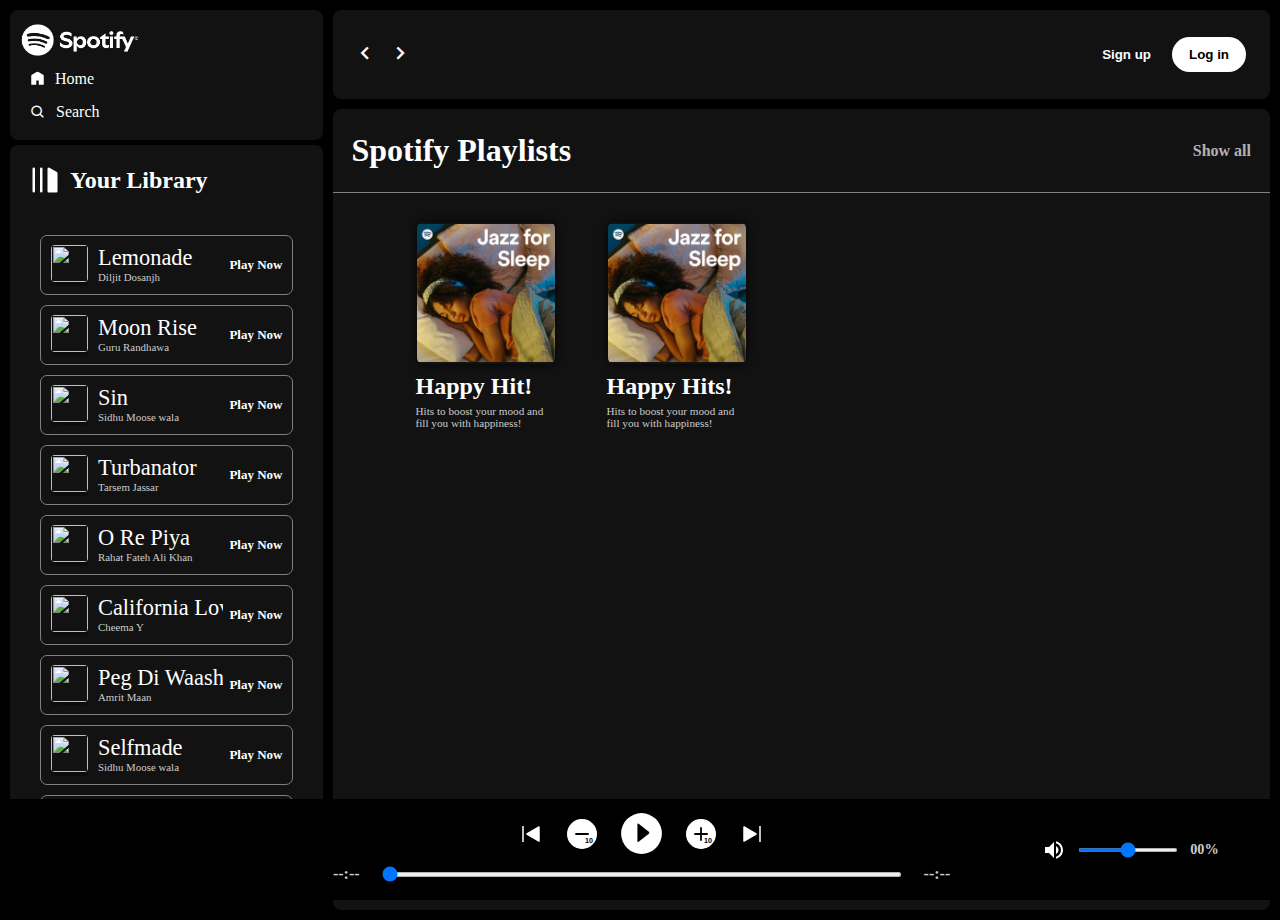
==== commit a5a710bd: "added chnanges" ====
--- a/Spotify Clone/index.html
+++ b/Spotify Clone/index.html
@@ -9,6 +9,7 @@
 	<link rel="stylesheet" type="text/css" href="css/bodyLayout.css">
 	<link rel="stylesheet" type="text/css" href="css/basicDesign.css">
 	<link rel="stylesheet" type="text/css" href="css/imageStyles.css">
+	<link rel="stylesheet" type="text/css" href="css/responsive.css">
 	<title>Spotify - Web Player: Music for everyone</title>
 </head>
 <body>
@@ -48,8 +49,8 @@
 				<i class='bx bx-chevron-right' style='color:#ffffff'></i>
 			</div>
 			<div class="rightTop-rightContent">
-				<button class="signUpBtn">Sign up</button>
-				<button class="logInBtn">Log in</button>
+				<button onclick="location.href = `signUpPage.html` " class="signUpBtn">Sign up</button>
+				<button onclick = "location.href = `loginPage.html` " class="logInBtn">Log in</button>
 			</div>
 		</div>
 		<div class="rightBottom borderRadius">
@@ -97,7 +98,15 @@
 	        	<p id="songDuration" style="cursor: pointer;">--:--</p>
 	        </div>
 	    </div>
-		<div class="playBar-Right"></div>
+		<div class="playBar-Right">
+			<div class="playbarRight-volumeBox alighnCenter">
+				<div class="volumeIcon completeCenter">
+					<img style="cursor:pointer;" src="assets/icons/volumeOn.svg">
+				</div>
+				<input id="seekVolume" type="range" name="">
+				<p id="volumePercentage">00%</p>
+			</div>
+		</div>
 	</div>
 </main>
 </body>
--- a/Spotify Clone/css/bodyLayout.css
+++ b/Spotify Clone/css/bodyLayout.css
@@ -94,20 +94,15 @@
 }
 .card{
 	position: relative;
-	cursor: pointer;
-	overflow: hidden;
-	height: 270px;
-	width: 185px;
-	border-radius: 6px;
-	transition: all 0.2s;
+    cursor: pointer;
+    overflow: hidden;
+    height: 240px;
+    width: 161px;
+    border-radius: 5px;
+    transition: all 0.2s;
 }
 .card:hover{
-	transform: scale(1.04);
-	box-shadow: 0px 0px 10px 10px rgba(0, 0, 0, 0.8);
 	background-color:rgba(64, 62, 62,0.3);
-}
-.card>p{
-	margin: 0px 10px 5px 10px;
 }
 .card>h2{
 	word-wrap: break-word;
@@ -123,9 +118,10 @@
 	min-width: 100%;
 }
 .card>p{
-	color: #ccc;
-	margin-bottom: 7px;
-	font-size: 0.9rem;
+	margin: 0px 10px 5px 10px;
+    color: #ccc;
+    margin-bottom: 7px;
+    font-size: 0.7rem;
 }
 /*song cover design*/
 
--- a/Spotify Clone/css/basicDesign.css
+++ b/Spotify Clone/css/basicDesign.css
@@ -47,9 +47,10 @@
 	}
 }
 #currentTrackHead{
-	font-weight: bolder;
-	color: rgba(204, 204, 204, 0.8);
-	font-size: 0.66rem;
+	font-weight: 800;
+    color: rgba(204, 204, 204, 0.8);
+    font-size: 0.72rem;
+    text-transform: uppercase;
 }
 #currentTrackSongName{
 	white-space: nowrap;
@@ -80,18 +81,53 @@
 	font-weight: bolder;
 }
 /*1db964*/
-input[type="range"]{
+#seekbar{
     width: 520px;
     height: 5px;
     margin: 0px 22px;
     border-radius: 80px;
-    background: #ccc;
     outline: none;
 }
-
-/*seekbar
-
-/*playbar designs*/
+/*seekbar*/
+
+/*playbar right*/
+.playBar-Right{
+	position: absolute;
+	right: 55px;
+}
+
+.volumeIcon{
+	position: relative;
+	left: -10px;
+}
+.volumeIcon>img{
+	padding: 4px;
+	border-radius: 9px;
+	transition:background-color 0.3s;
+}
+.volumeIcon>img:hover{
+	background-color: #292828;
+}
+#seekVolume{
+	position: relative;
+	right: 2px;
+	height: 4px;
+	width: 100px;
+	cursor: pointer;
+	border-radius: 90px;
+	outline: none;
+}
+#volumePercentage{
+	width: 40px;
+	position: relative;
+	right:-10px;
+	font-weight: bolder;
+	font-size: 0.89em;
+	color: #ccc;
+}
+/*playbar right*/
+
+/*playbar designs
 /*left bottom song listing designs*/
 
 .leftBottom-libraryContent{
@@ -123,10 +159,10 @@
 }
 #songName>span{
 	white-space: nowrap;
-	font-size: 21px;
+	font-size: 1.4em;
 }
 #artistName>span{
-	font-size: 11px;
+	font-size: 0.68em;
 	color: #ccc;
 }
 .marqueeAnimation{
@@ -214,17 +250,17 @@
 /*right bottom*/
 /*song cover hovering play icon design*/
 .appearingPlayBtn{
-	position: absolute;
-	right: 17px;
-	bottom: 95px;
-	opacity: 0;
-	border: none;
-	height: 45px;
-	width: 45px;
-	border-radius: 400px;
-	cursor: pointer;
-	background-color: #1fdf64;
-	transition: all 0.3s cubic-bezier(0, 1.13, 1, 1);
+    position: absolute;
+    right: 15px;
+    bottom: 82px;
+    opacity: 0;
+    border: none;
+    height: 45px;
+    width: 45px;
+    border-radius: 400px;
+    cursor: pointer;
+    background-color: #1fdf64;
+    transition: all 0.3s cubic-bezier(0, 1.13, 1, 1);
 }
 .appearingPlayBtn:hover{
 	box-shadow: 0px 0px 10px 2px rgba(0, 0, 0, 0.9);
--- a/Spotify Clone/css/imageStyles.css
+++ b/Spotify Clone/css/imageStyles.css
@@ -60,6 +60,17 @@
 	width: 49px;
 	transition: all 0.3s;
 }
+#prevSongId,
+#nextSongId{
+	padding: 4px;
+	border-radius: 7px;
+	transition: 0.3s;
+}
+#prevSongId:hover,
+#nextSongId:hover{
+	transform: scale(1.1);
+	background-color: #292828;
+}
 #playSongId:hover{
 	transform: scale(1.06);
 }
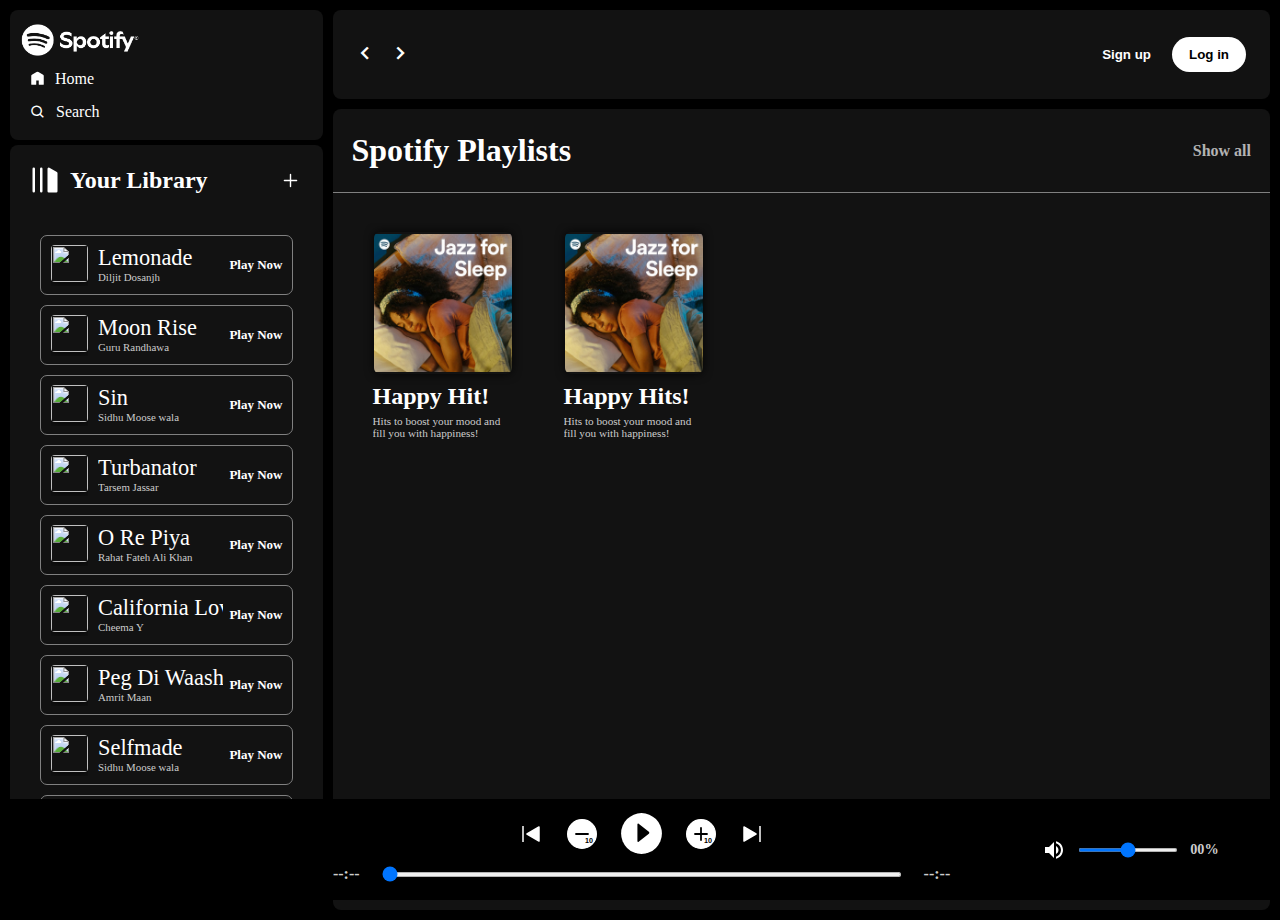
==== commit 76701a7c: "added changes" ====
--- a/Spotify Clone/index.html
+++ b/Spotify Clone/index.html
@@ -34,6 +34,7 @@
 			<div class="leftBottomHeading flex alighnCenter">
 				<img src="assets/icons/playlist.svg">
 				<h2>Your Library</h2>
+				<svg id="createLibrary" data-encore-id="icon" role="img" aria-hidden="true" class="e-9640-icon" viewBox="0 0 16 16" style="--encore-icon-height:var(--encore-graphic-size-decorative-smaller); --encore-icon-width:var(--encore-graphic-size-decorative-smaller);"><path d="M15.25 8a.75.75 0 0 1-.75.75H8.75v5.75a.75.75 0 0 1-1.5 0V8.75H1.5a.75.75 0 0 1 0-1.5h5.75V1.5a.75.75 0 0 1 1.5 0v5.75h5.75a.75.75 0 0 1 .75.75z" fill="white"></path></svg>
 			</div>
 			<div class="leftBottom-libraryContent alighnCenter flexDirectionColumn">
 				<!-- js block -->
--- a/Spotify Clone/css/bodyLayout.css
+++ b/Spotify Clone/css/bodyLayout.css
@@ -45,7 +45,9 @@
 	overflow-x: hidden;
 	margin-bottom: 65px;
 }
-
+.leftBottomHeading{
+	position: relative;
+}
 /*right content*/
 /*right top content*/
 .rightTop,
@@ -90,7 +92,7 @@
 .playlistDesign-songCardContainer{
 	flex-wrap: wrap;
 	gap: 30px;
-	padding: 20px 75px 110px 73px;
+    padding: 30px 6px 110px 30px;
 }
 .card{
 	position: relative;
@@ -118,10 +120,18 @@
 	min-width: 100%;
 }
 .card>p{
-	margin: 0px 10px 5px 10px;
+	width: 88%;
+	overflow-y: auto;
+	overflow-x: hidden;
+	word-wrap: break-word;
+    margin: 0px 10px 5px 10px;
     color: #ccc;
     margin-bottom: 7px;
     font-size: 0.7rem;
+}
+.card>p::-webkit-scrollbar{
+	width: 3px;
+	background-color: rgba(41, 42, 46, 0.6);
 }
 /*song cover design*/
 
--- a/Spotify Clone/css/imageStyles.css
+++ b/Spotify Clone/css/imageStyles.css
@@ -10,6 +10,18 @@
 }
 .searchClass{
 	 margin: 0px 10px;
+}
+#createLibrary{
+	position: absolute;
+    right: 0;
+    object-fit: contain;
+    height: 25px;
+    cursor: pointer;
+    padding: 5px;
+    border-radius: 5px;
+}
+#createLibrary:hover{
+	background-color: rgba(255, 255, 255, 0.3);
 }
 
 /*left bottom images*/
